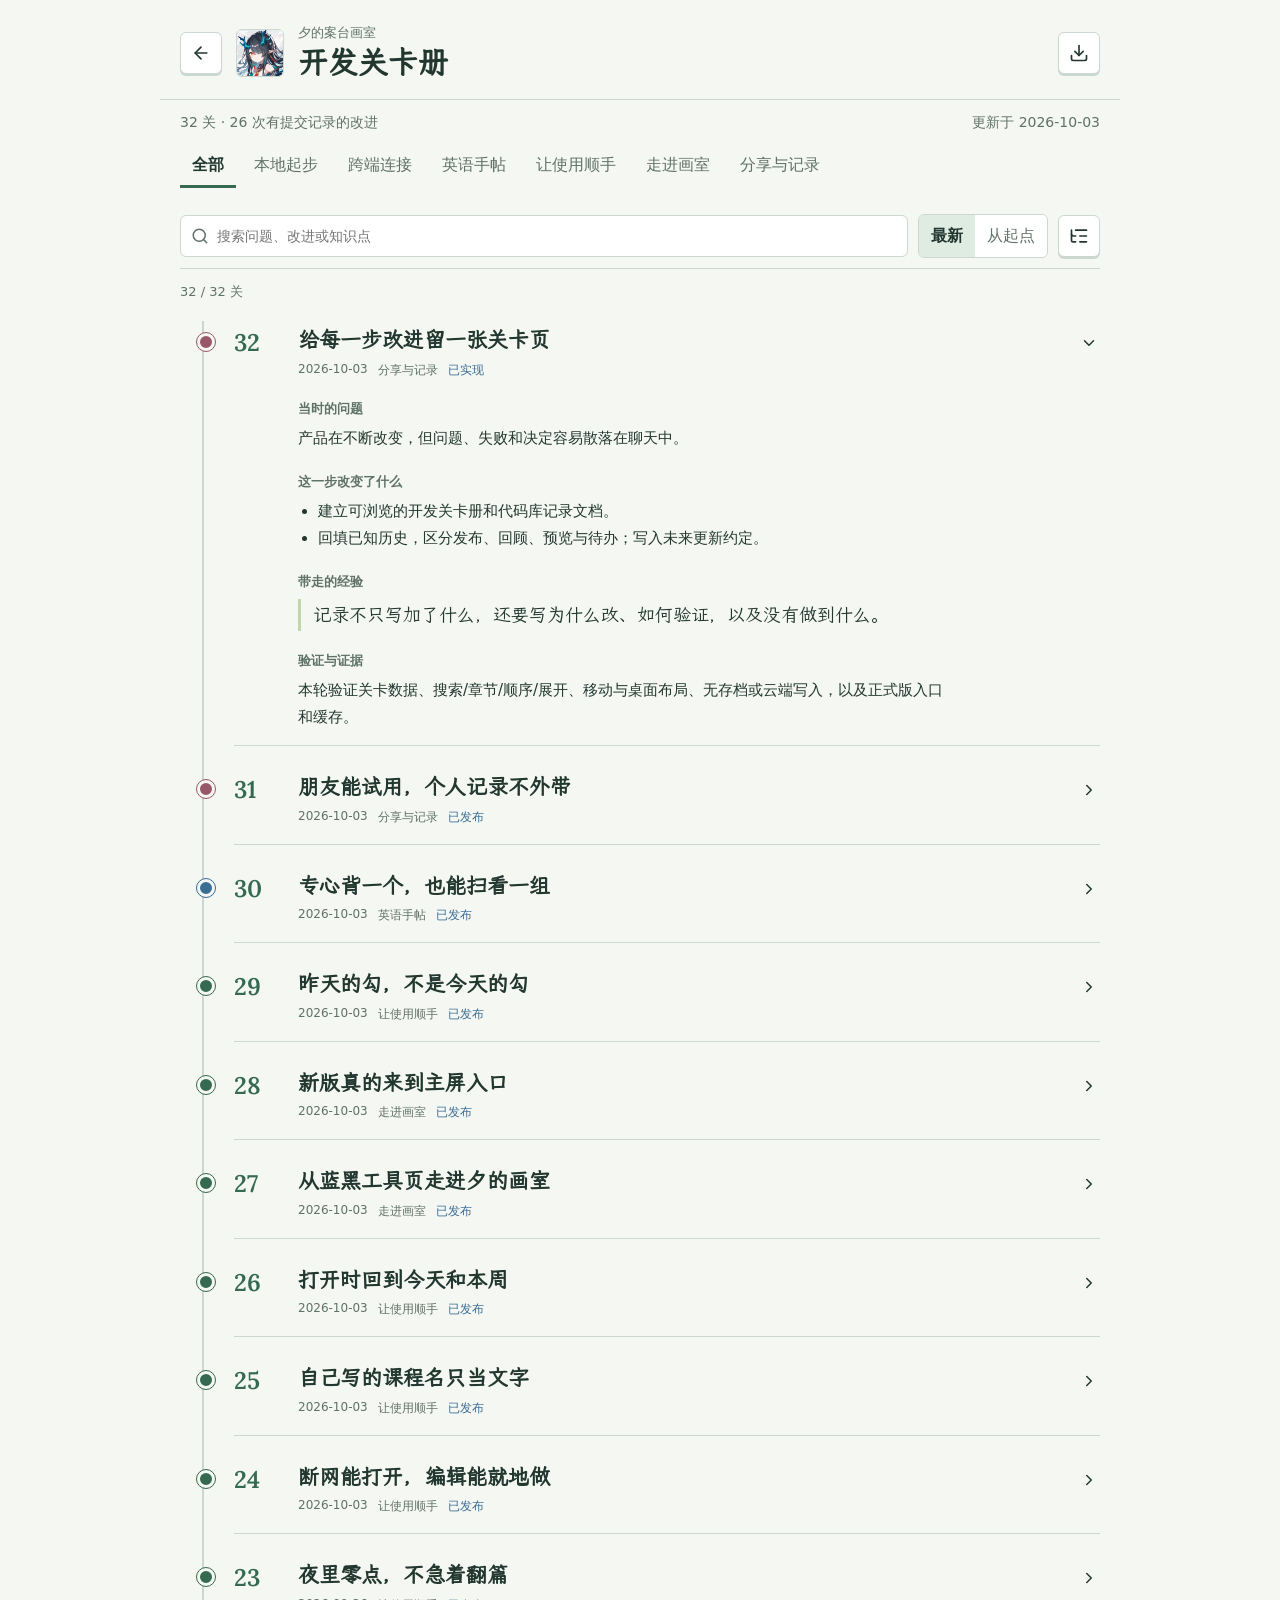
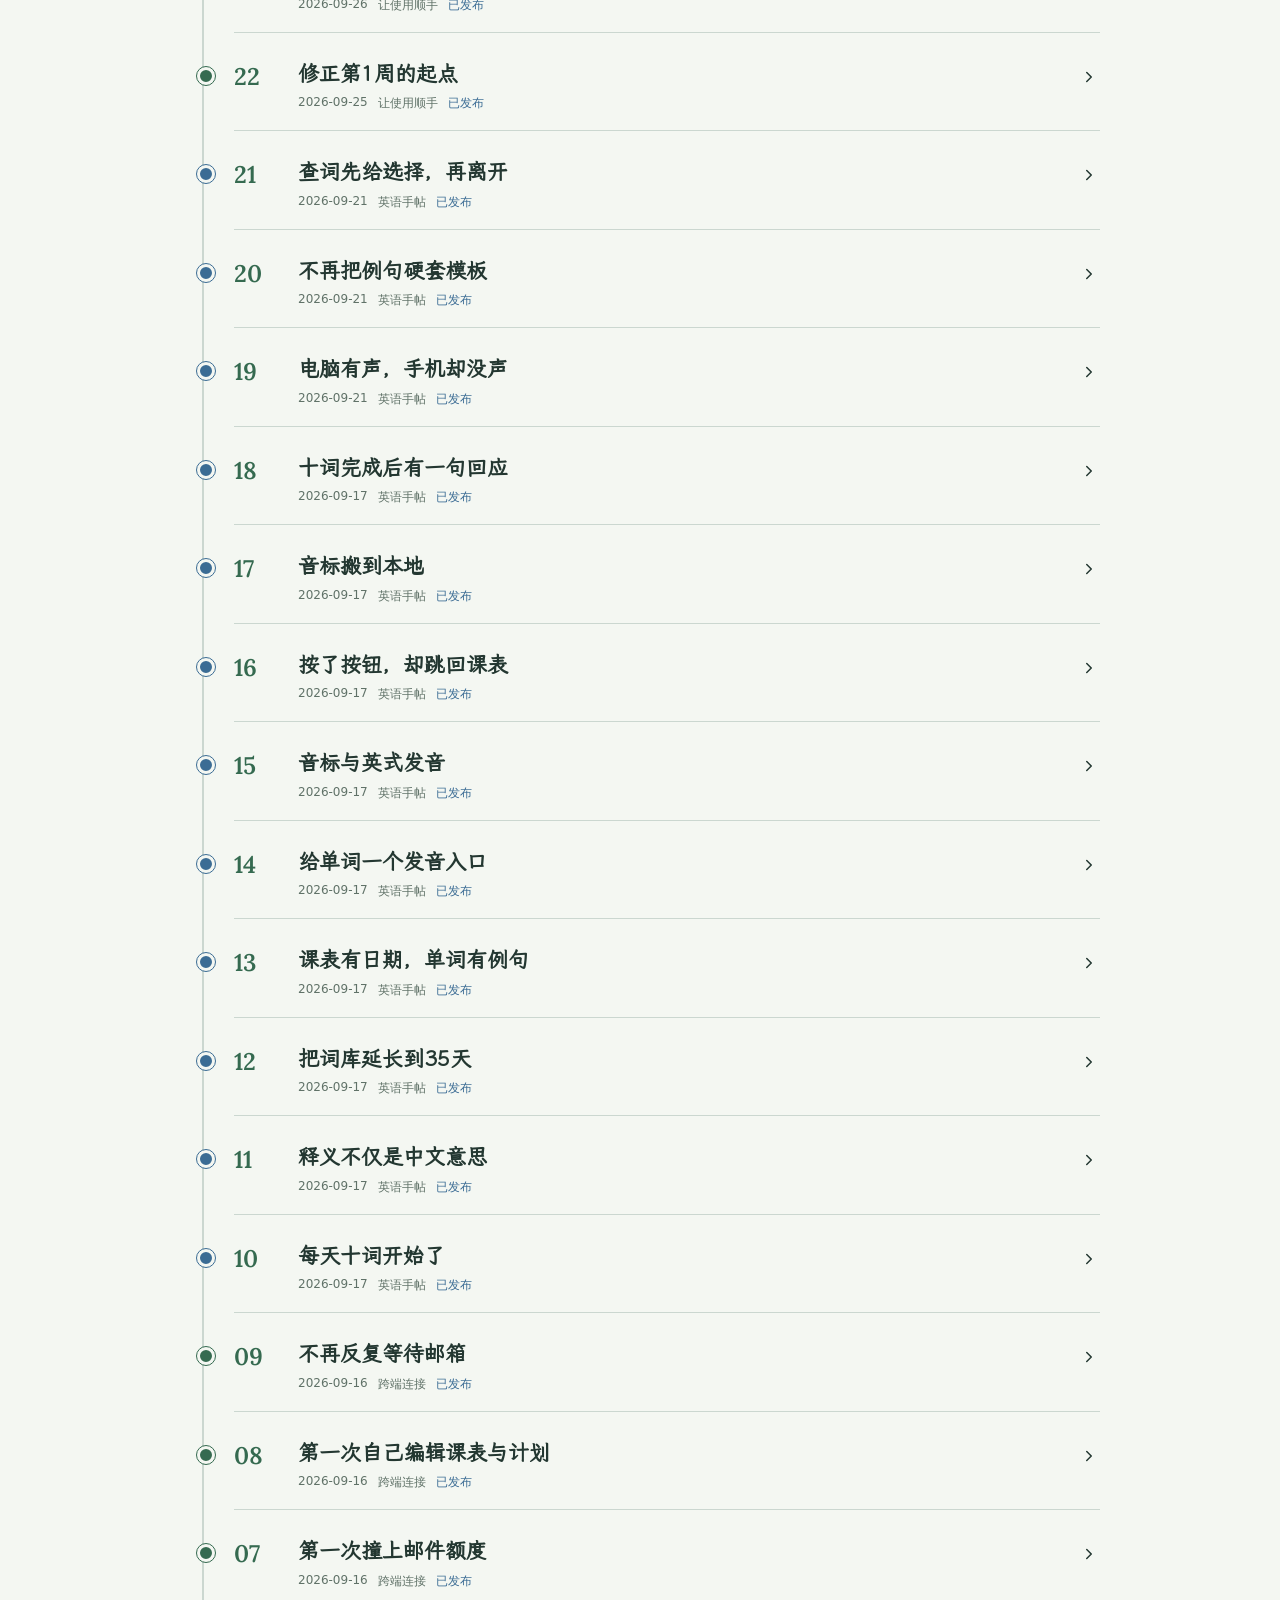
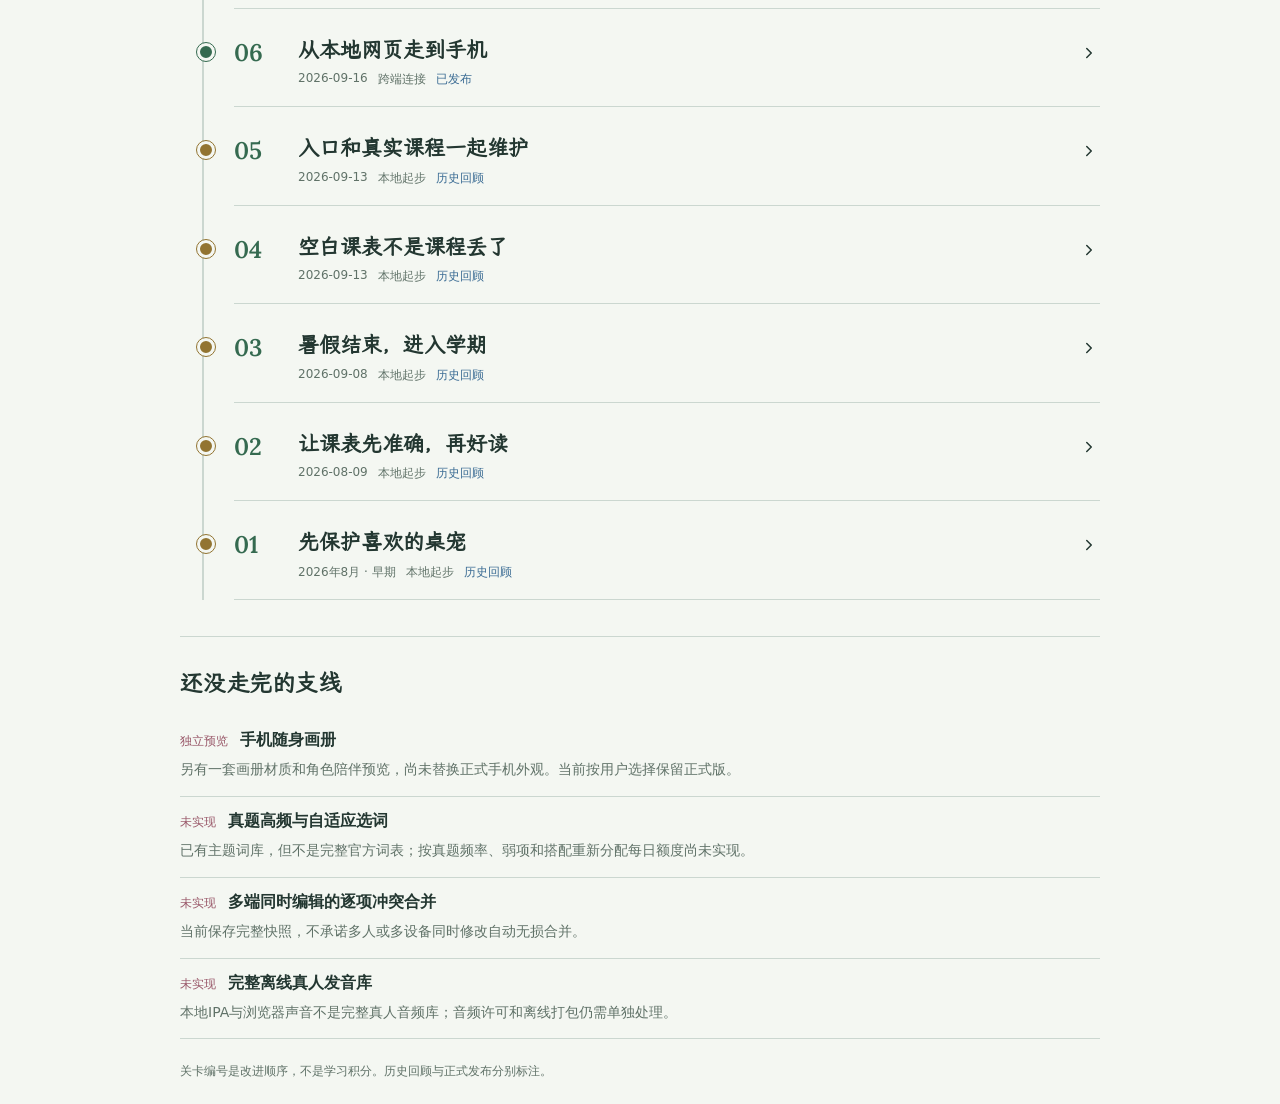
==== development.html @ 8161d9a0 "Add development milestone journal and release documentation workflow" ====
<!doctype html>
<html lang="zh-CN">
<head>
  <meta charset="utf-8">
  <meta name="viewport" content="width=device-width,initial-scale=1">
  <meta name="color-scheme" content="only light">
  <meta name="theme-color" content="#f4f7f2">
  <title>夕的开发关卡册</title>
  <link rel="icon" href="dusk-pet.png">
  <link rel="stylesheet" href="development.css?v=25">
  <script src="lucide.min.js" defer></script>
  <script src="development.js?v=25" defer></script>
</head>
<body>
  <header class="book-header">
    <a id="backToApp" class="icon-button" href="./" title="回到画室" aria-label="回到画室"><i data-lucide="arrow-left"></i></a>
    <img src="dusk-pet.png" alt="夕" width="48" height="48">
    <div><p class="book-brand">夕的案台画室</p><h1>开发关卡册</h1></div>
    <a class="icon-button" href="DEVELOPMENT.md" download title="下载记录文档" aria-label="下载记录文档"><i data-lucide="download"></i></a>
  </header>
  <main>
    <section class="book-summary" aria-label="记录概览"><p id="bookCount">读取关卡记录…</p><p id="bookDate"></p></section>
    <nav class="chapters" id="chapters" aria-label="章节"></nav>
    <div class="book-tools">
      <label class="search"><i data-lucide="search"></i><input id="bookSearch" type="search" placeholder="搜索问题、改进或知识点" aria-label="搜索关卡"></label>
      <div class="book-order" role="group" aria-label="阅读顺序"><button type="button" data-order="latest" aria-pressed="true">最新</button><button type="button" data-order="start" aria-pressed="false">从起点</button></div>
      <button type="button" class="icon-button" id="expandEntries" title="展开全部关卡" aria-label="展开全部关卡" aria-pressed="false"><i data-lucide="list-tree"></i></button>
    </div>
    <p id="bookError" role="status" hidden></p><button type="button" id="bookRetry" hidden>重新读取</button>
    <p id="bookResults" class="results" aria-live="polite"></p>
    <section id="levels" class="level-path" aria-label="版本关卡"></section>
    <section class="branches" aria-labelledby="branchHeading"><h2 id="branchHeading">还没走完的支线</h2><div id="branches"></div></section>
  </main>
  <footer>关卡编号是改进顺序，不是学习积分。历史回顾与正式发布分别标注。</footer>
</body>
</html>
---- development.css ----
@font-face{font-family:WenKai;src:url("assets/fonts/wenkai.woff2")}@font-face{font-family:Lora;src:url("assets/fonts/lora.woff2")}
:root{color-scheme:only light;--ink:#233731;--muted:#607268;--line:#cbd7d0;--green:#356a50;--blue:#3b6c94;--pink:#995869;--gold:#927431;font-family:system-ui,"Microsoft YaHei",sans-serif;background:#f4f7f2;color:var(--ink);letter-spacing:0}
*{box-sizing:border-box}body{margin:0}button,input{font:inherit}button,a,input{-webkit-tap-highlight-color:transparent}button{cursor:pointer}button:active,.icon-button:active{transform:translateY(2px)}button:focus-visible,a:focus-visible,input:focus-visible,summary:focus-visible{outline:3px solid #a9d1ba;outline-offset:3px}[hidden]{display:none!important}
.book-header{max-width:960px;margin:auto;display:flex;align-items:center;gap:14px;padding:24px 20px 18px;border-bottom:1px solid var(--line)}.book-header img{border:1px solid var(--line);border-radius:6px;object-fit:cover}.book-header>div{flex:1;min-width:0}.book-brand{font-size:13px;color:var(--muted);margin:0 0 3px}h1{font-family:WenKai,serif;font-size:30px;font-weight:700;margin:0;line-height:1.2}h2{font-family:WenKai,serif;font-size:23px}main{max-width:960px;margin:auto;padding:0 20px 24px}.book-summary{display:flex;justify-content:space-between;gap:12px;padding:14px 0;color:var(--muted);font-size:14px}.book-summary p{margin:0}.book-summary strong{color:var(--green)}.icon-button{height:42px;width:42px;flex:none;display:inline-flex;align-items:center;justify-content:center;border:1px solid var(--line);border-radius:6px;background:#fff;color:var(--ink);box-shadow:0 2px #cbd7d0;text-decoration:none}.icon-button svg{width:20px;height:20px}
.chapters{display:flex;flex-wrap:wrap;gap:6px;padding:0 0 16px}.chapters button{background:transparent;border:0;border-bottom:3px solid transparent;padding:9px 12px;min-height:42px;color:var(--muted)}.chapters button[aria-pressed=true]{color:var(--ink);border-color:var(--green);font-weight:700}.book-tools{position:sticky;top:0;z-index:3;display:flex;align-items:center;gap:10px;padding:10px 0;background:#f4f7f2;border-bottom:1px solid var(--line)}.search{display:flex;align-items:center;gap:8px;flex:1;min-width:0;background:#fff;border:1px solid var(--line);border-radius:6px;padding:0 10px}.search svg{width:18px;height:18px;flex:none;color:var(--muted)}.search input{width:100%;min-width:0;border:0;padding:12px 0;background:transparent;font-size:14px;color:var(--ink)}.book-order{display:flex;border:1px solid var(--line);border-radius:6px;overflow:hidden;flex:none}.book-order button{padding:10px 12px;border:0;background:#fff;color:var(--muted);min-height:42px}.book-order button[aria-pressed=true]{background:#dfece2;color:var(--ink);font-weight:700}.results{color:var(--muted);font-size:13px;margin:14px 0 20px}
.level-path{border-left:2px solid var(--line);margin-left:22px;padding-left:30px}.level{position:relative;border-bottom:1px solid var(--line);padding:0 0 14px;margin-bottom:22px}.level:before{content:"";position:absolute;width:12px;height:12px;border-radius:50%;background:var(--green);border:3px solid #f4f7f2;outline:1px solid var(--green);left:-37px;top:12px}.level[data-chapter=english]:before{background:var(--blue);outline-color:var(--blue)}.level[data-chapter=sharing]:before{background:var(--pink);outline-color:var(--pink)}.level[data-chapter=local]:before{background:var(--gold);outline-color:var(--gold)}.level summary{list-style:none;cursor:pointer;display:grid;grid-template-columns:52px minmax(0,1fr) 20px;gap:12px;align-items:start;padding:4px 0}.level summary::-webkit-details-marker{display:none}.level-number{font-family:Lora,serif;font-size:24px;color:var(--green);line-height:1.5}.level h2{font-size:21px;margin:0 0 5px;line-height:1.5;overflow-wrap:anywhere}.level-meta{display:flex;gap:10px;flex-wrap:wrap;font-size:12px;color:var(--muted)}.level-meta span:last-child{color:var(--blue)}.level summary>svg{width:18px;height:18px;margin-top:9px;transition:transform .15s}.level[open] summary>svg{transform:rotate(90deg)}.level-content{padding:14px 0 0 64px;max-width:720px;font-size:15px;line-height:1.8;overflow-wrap:anywhere}.level-content h3{font-size:13px;color:var(--muted);margin:18px 0 5px}.level-content h3:first-child{margin-top:0}.level-content p{margin:0}.level-content ul{margin:0;padding-left:20px}.level-lesson{border-left:3px solid #c0d7a9;padding-left:12px;font-family:WenKai,serif;font-size:18px}.level-content a{display:inline-block;margin-top:14px;color:var(--blue);text-underline-offset:4px}.branches{border-top:1px solid var(--line);margin-top:36px;padding-top:14px}.branch{padding:14px 0;border-bottom:1px solid var(--line)}.branch h3{font-size:16px;margin:0 0 7px}.branch h3 span{font-size:12px;font-weight:400;margin-right:12px;color:var(--pink)}.branch p{margin:0;font-size:14px;color:var(--muted);line-height:1.7}footer{max-width:960px;margin:auto;padding:0 20px 24px;color:var(--muted);font-size:12px}.empty{color:var(--muted);padding:20px 0}
@media(max-width:600px){.book-header{padding:16px 14px;gap:10px}.book-header img{width:40px;height:40px}h1{font-size:24px}main{padding:0 14px 24px}.book-summary{font-size:12px;flex-wrap:wrap}.chapters{gap:0}.chapters button{padding:8px 10px;font-size:13px}.book-tools{flex-wrap:wrap;gap:8px}.search{flex-basis:100%}.book-order{flex:1}.book-order button{flex:1}.level-path{margin-left:10px;padding-left:22px}.level:before{left:-29px}.level summary{grid-template-columns:38px minmax(0,1fr) 18px;gap:8px}.level-number{font-size:20px}.level h2{font-size:19px}.level-meta{gap:6px;font-size:11px}.level-content{padding-left:0;font-size:14px}.level-lesson{font-size:17px}footer{padding:0 14px 24px}}
@media(prefers-reduced-motion:reduce){.level summary>svg{transition:none}}
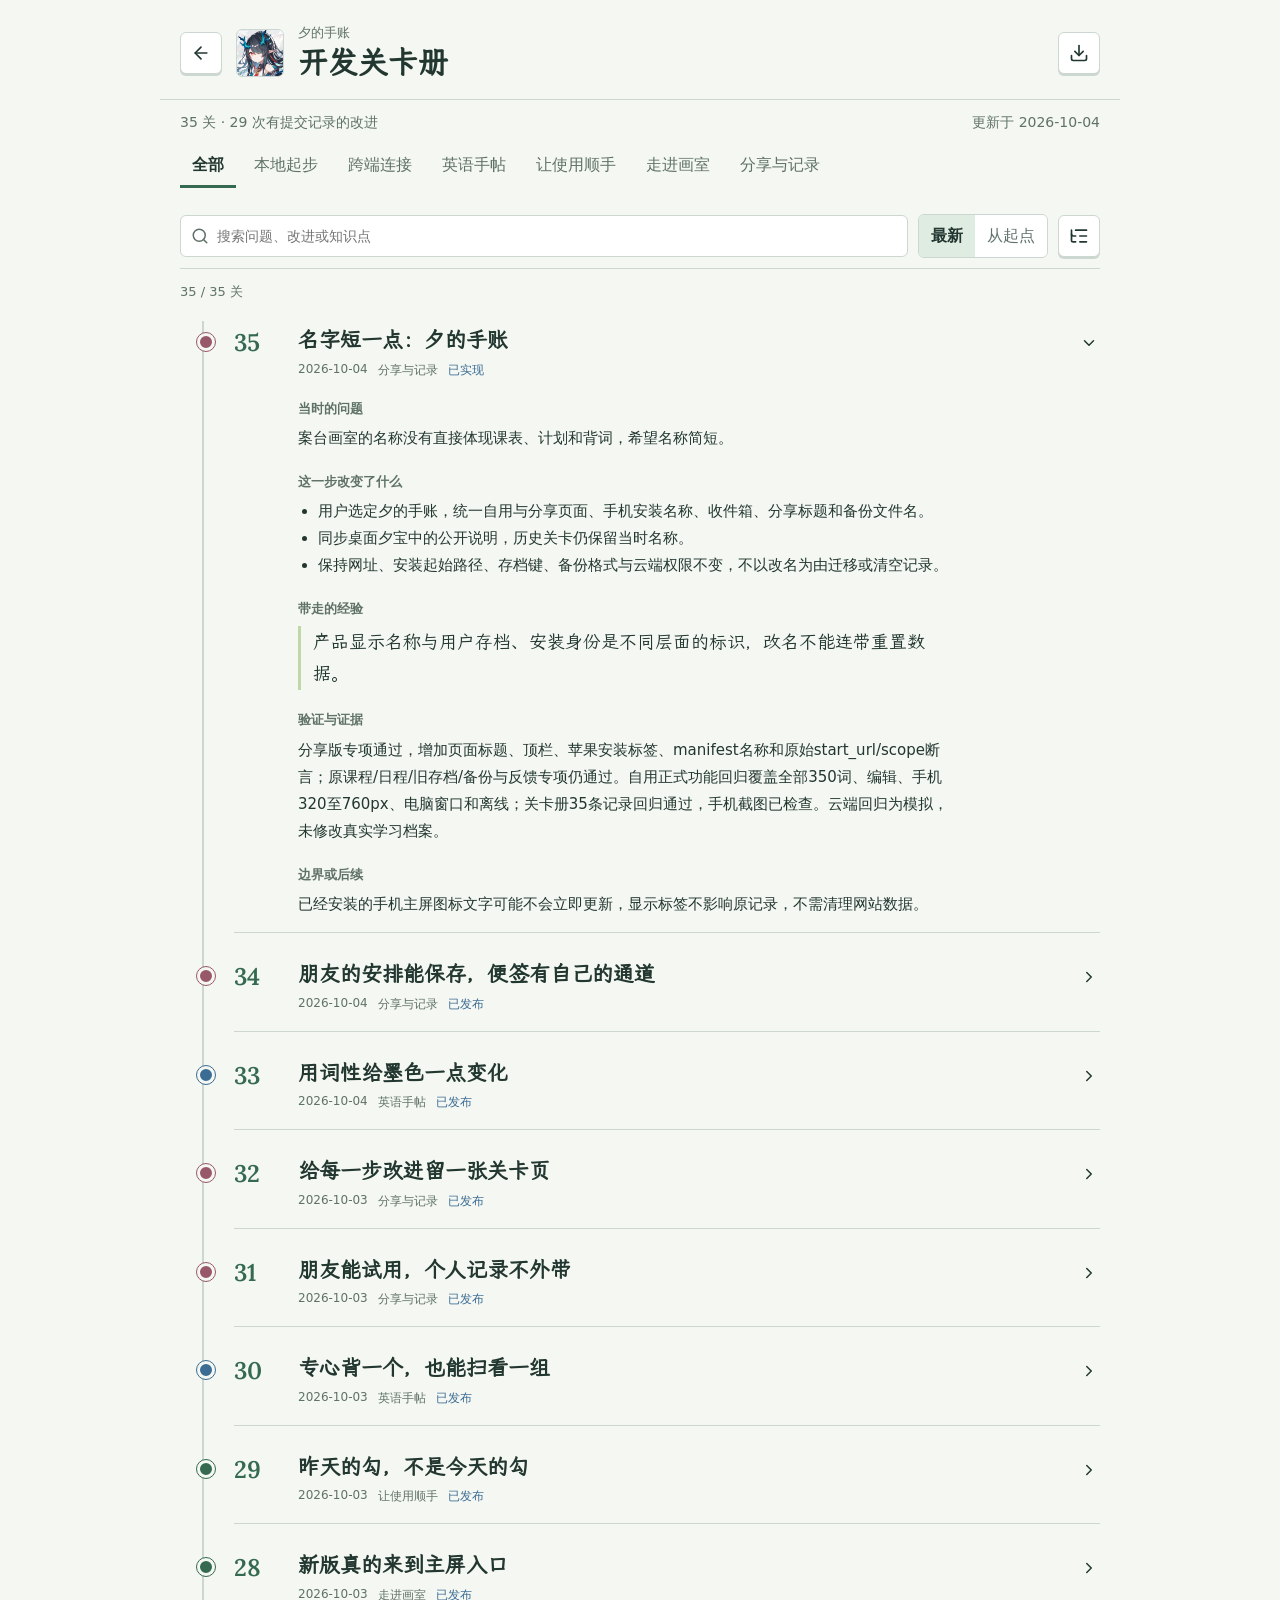
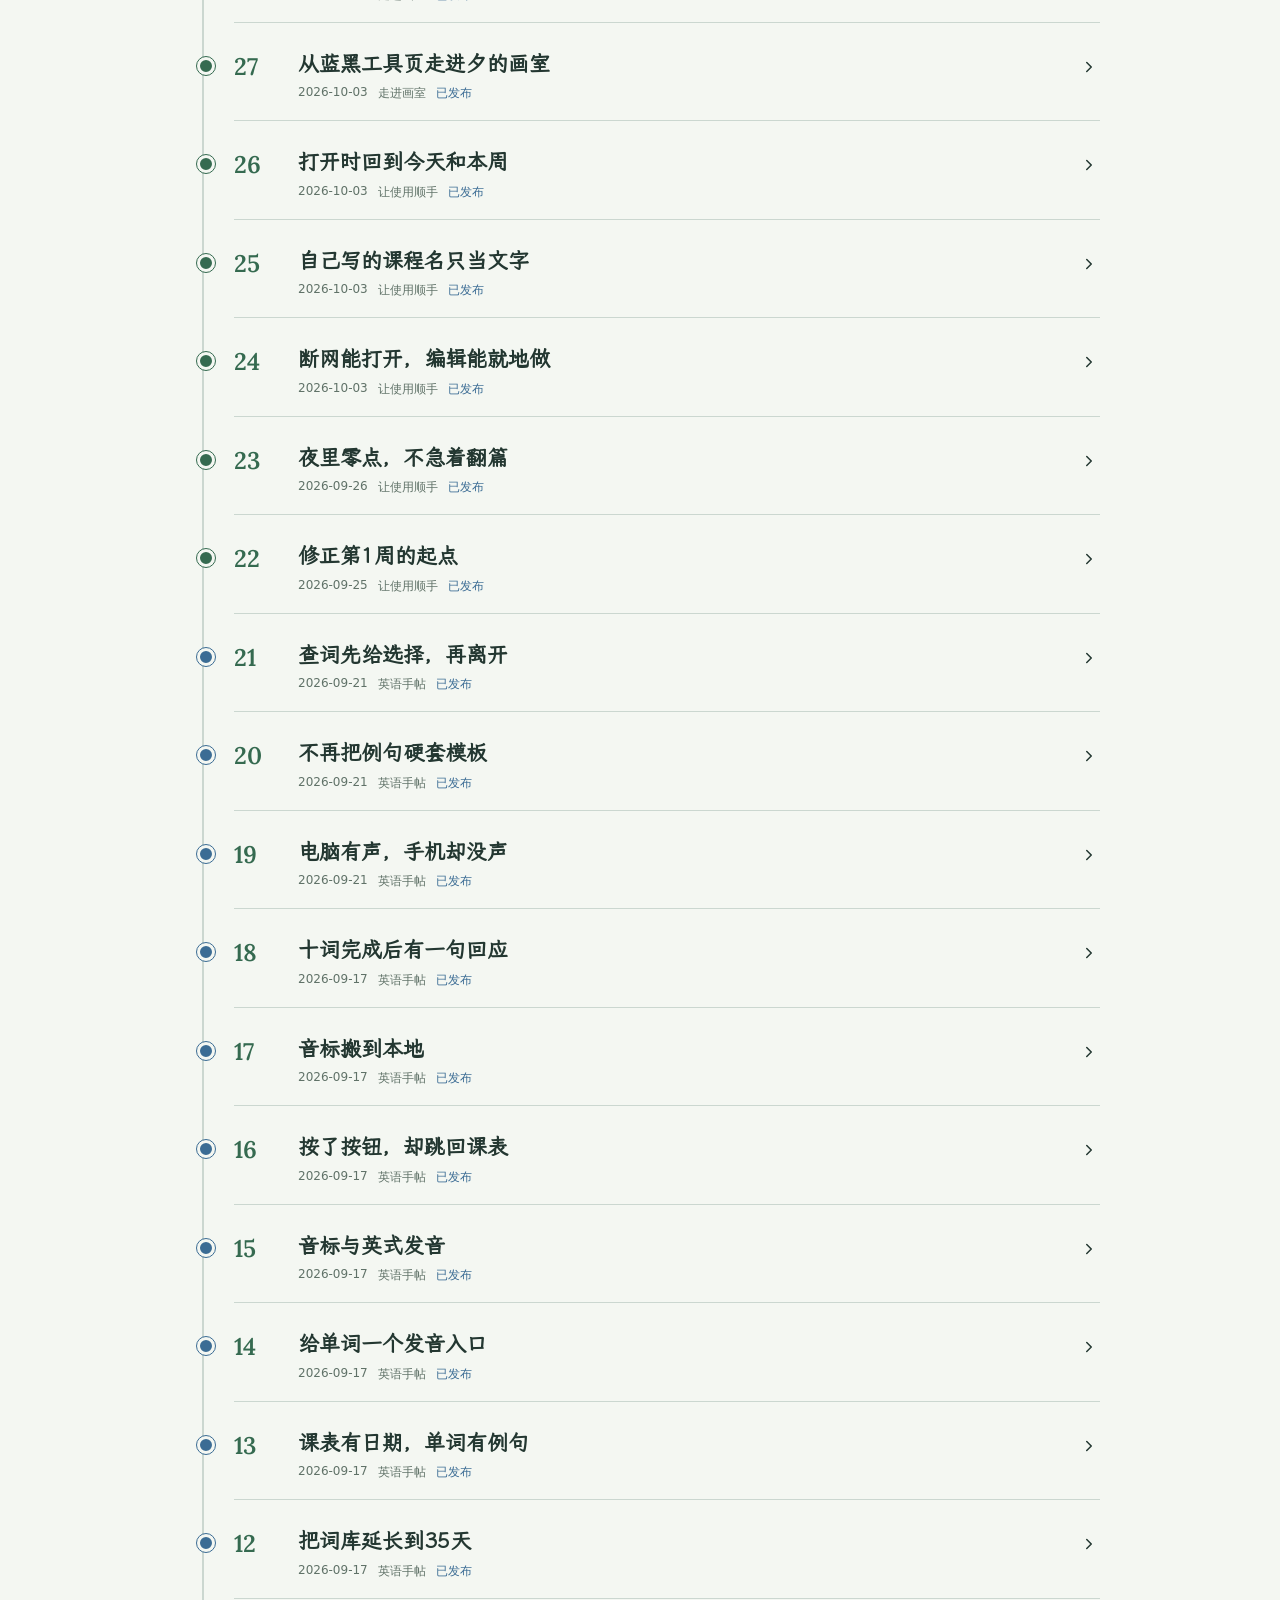
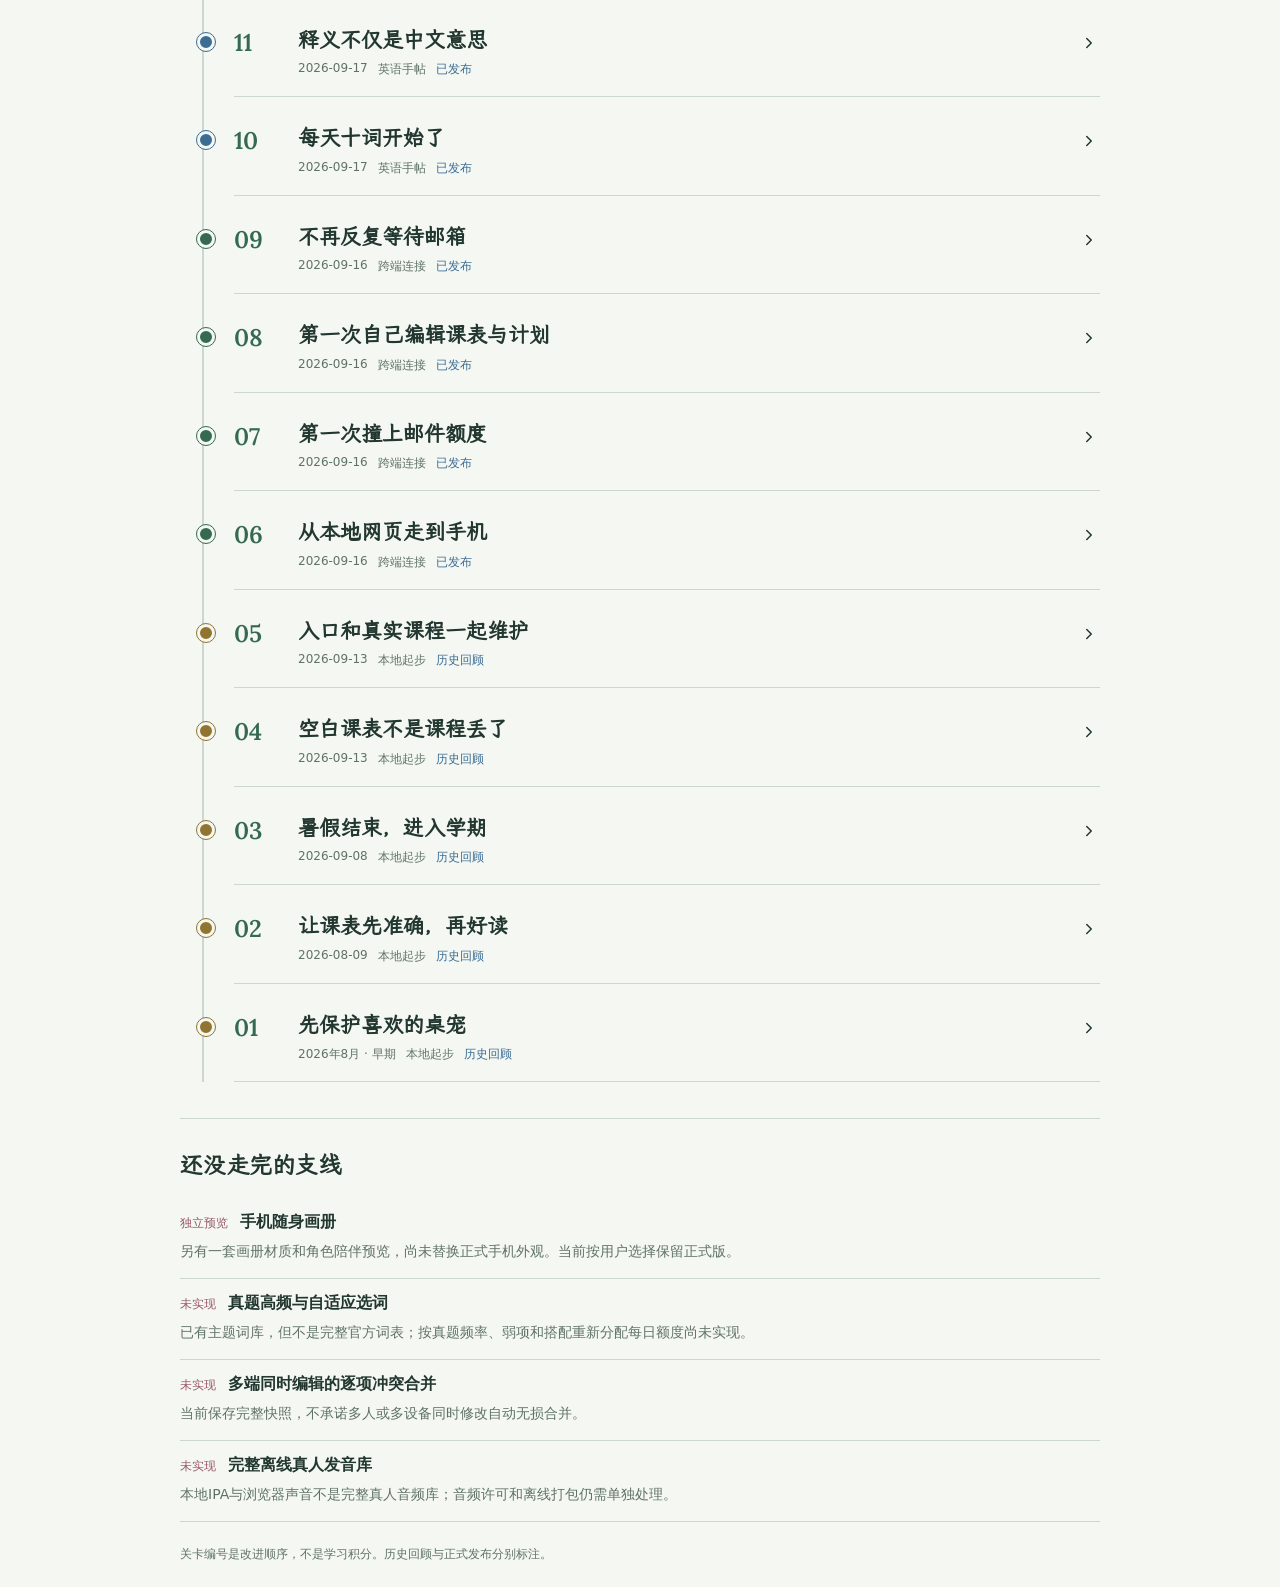
==== commit ca1afd8f: "feat: rename companion to Dusk's Handbook without changing saves" ====
--- a/development.html
+++ b/development.html
@@ -15,7 +15,7 @@
   <header class="book-header">
     <a id="backToApp" class="icon-button" href="./" title="回到画室" aria-label="回到画室"><i data-lucide="arrow-left"></i></a>
     <img src="dusk-pet.png" alt="夕" width="48" height="48">
-    <div><p class="book-brand">夕的案台画室</p><h1>开发关卡册</h1></div>
+    <div><p class="book-brand">夕的手账</p><h1>开发关卡册</h1></div>
     <a class="icon-button" href="DEVELOPMENT.md" download title="下载记录文档" aria-label="下载记录文档"><i data-lucide="download"></i></a>
   </header>
   <main>
